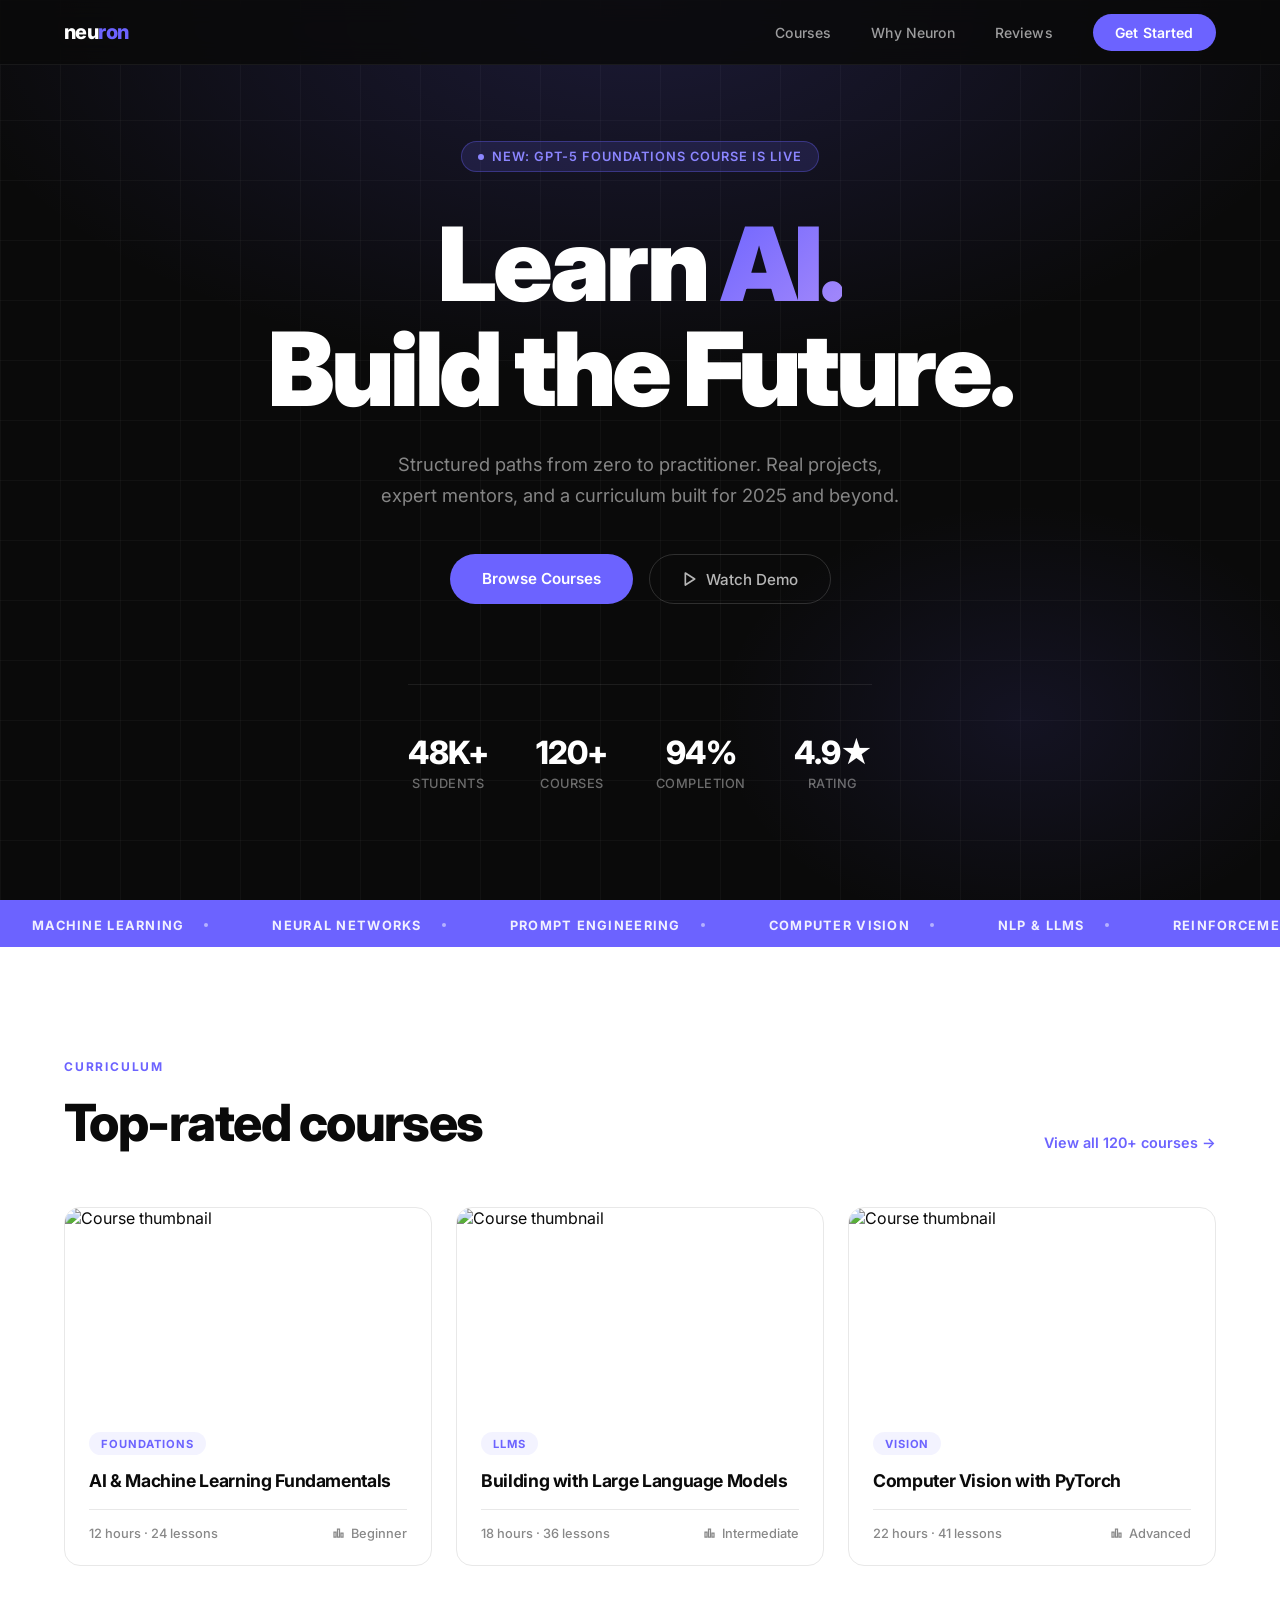
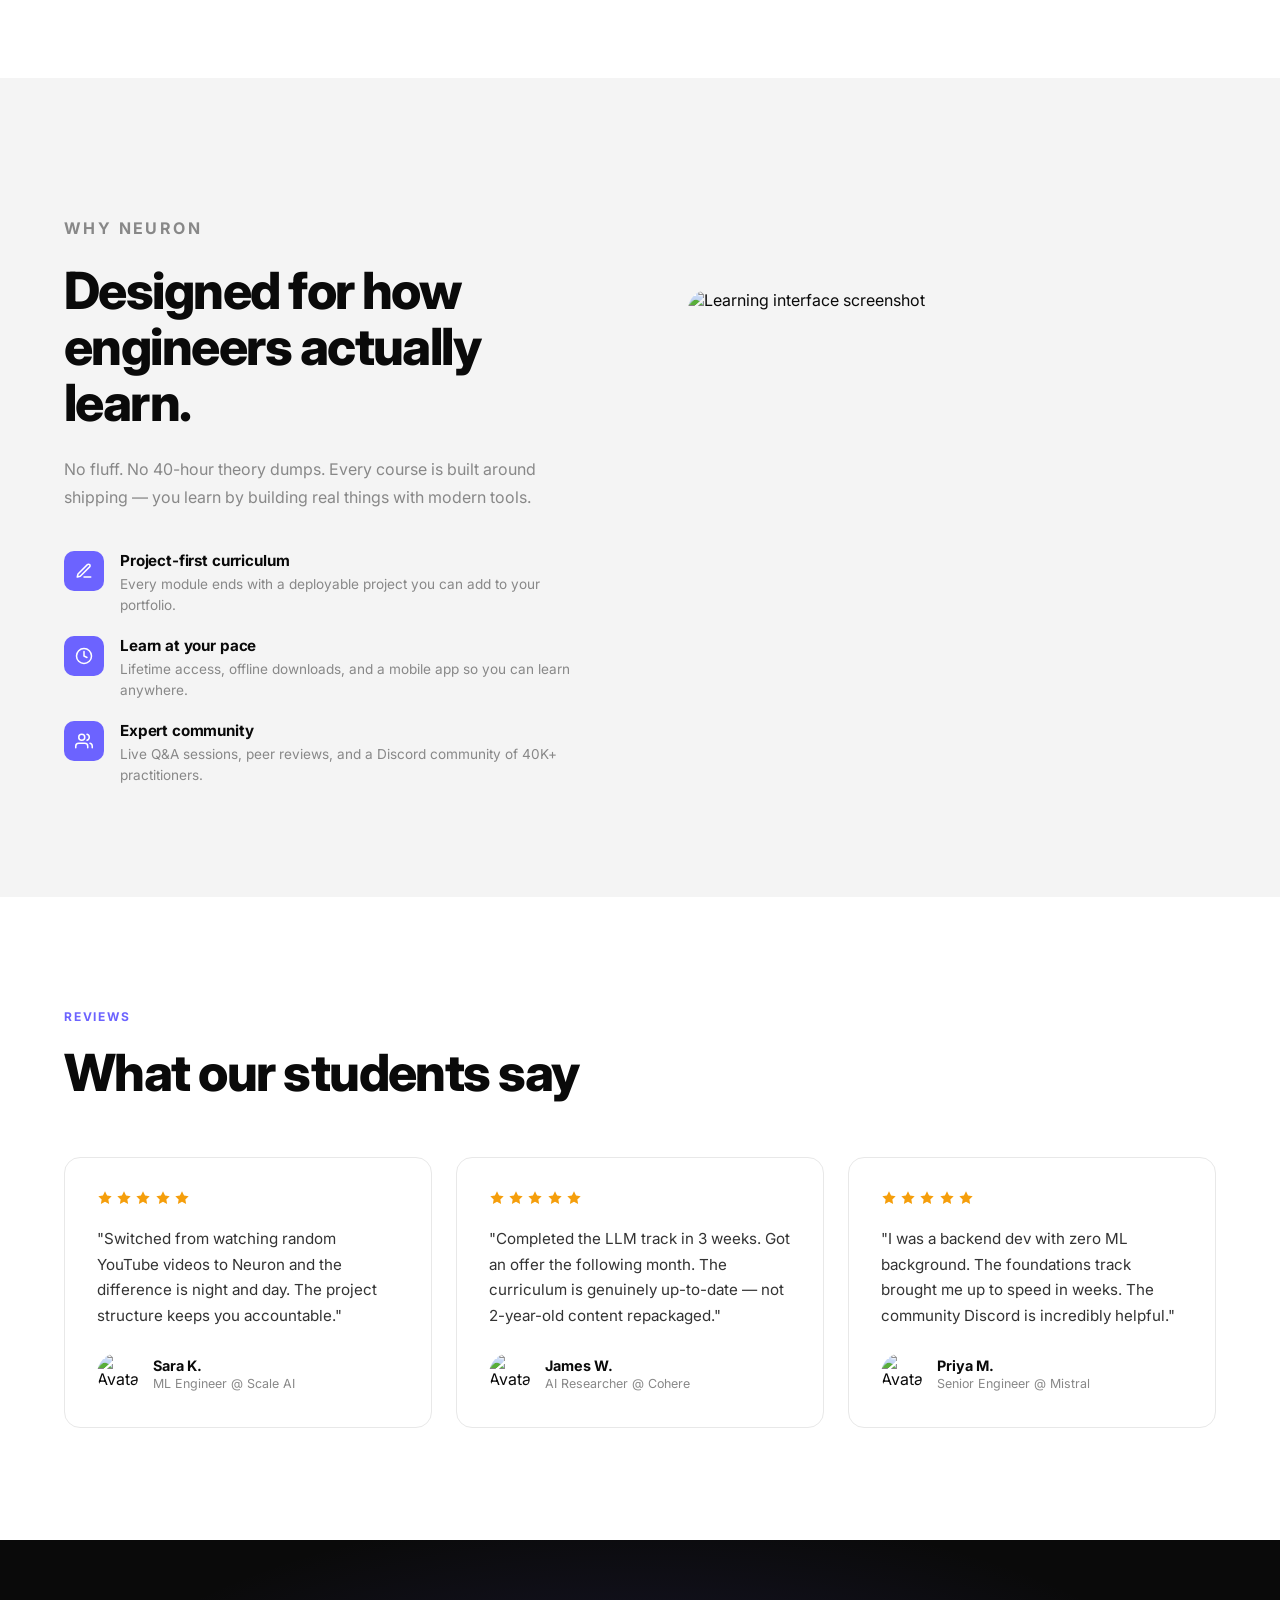
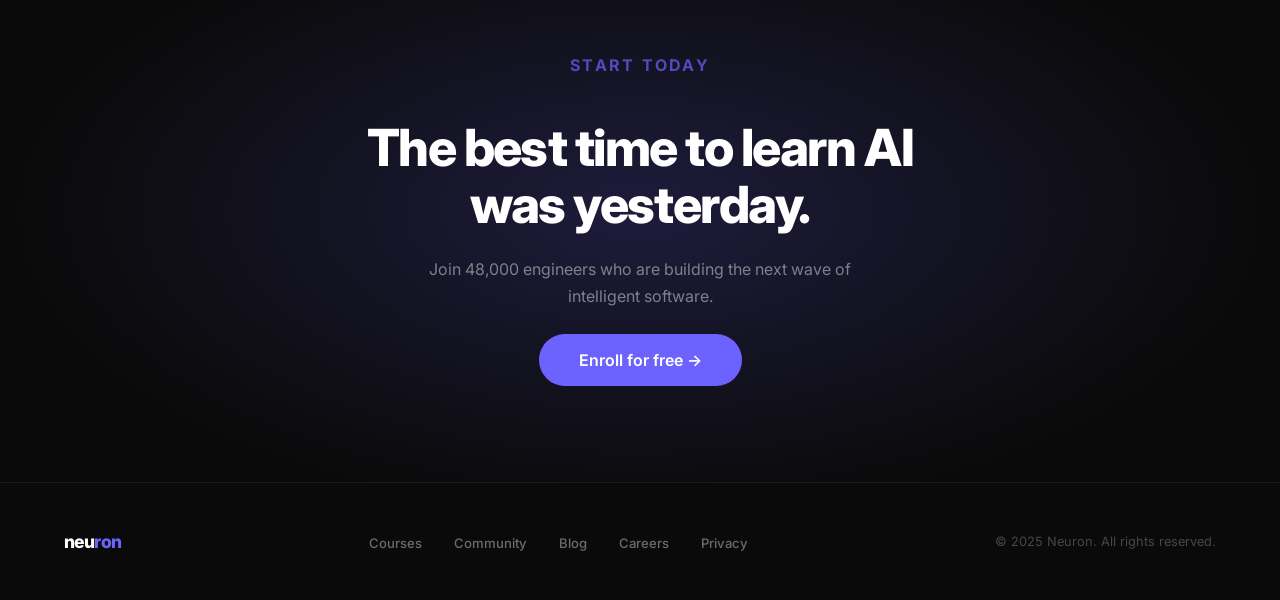
==== index.html @ 55a7bdeb "Initial commit: AI educational website Co-Authored-By: Claude Sonnet 4.6 <noreply@anthropic.com>" ====
<!DOCTYPE html>
<html lang="en">
<head>
  <meta charset="UTF-8" />
  <meta name="viewport" content="width=device-width, initial-scale=1.0" />
  <title>Neuron — AI Education</title>
  <link rel="preconnect" href="https://fonts.googleapis.com" />
  <link href="https://fonts.googleapis.com/css2?family=Inter:wght@300;400;500;600;700;800;900&display=swap" rel="stylesheet" />
  <style>
    *, *::before, *::after { box-sizing: border-box; margin: 0; padding: 0; }

    :root {
      --black: #0a0a0a;
      --white: #ffffff;
      --accent: #6c63ff;
      --accent-light: #8b85ff;
      --gray: #888;
      --gray-light: #f4f4f4;
      --border: #e8e8e8;
    }

    html { scroll-behavior: smooth; }

    body {
      font-family: 'Inter', sans-serif;
      background: var(--white);
      color: var(--black);
      -webkit-font-smoothing: antialiased;
    }

    /* ── NAV ── */
    nav {
      position: fixed;
      top: 0; left: 0; right: 0;
      z-index: 100;
      display: flex;
      align-items: center;
      justify-content: space-between;
      padding: 1.25rem 4rem;
      background: rgba(10,10,10,0.85);
      backdrop-filter: blur(12px);
      border-bottom: 1px solid rgba(255,255,255,0.06);
    }

    .nav-logo {
      font-size: 1.25rem;
      font-weight: 800;
      color: var(--white);
      letter-spacing: -0.03em;
    }

    .nav-logo span { color: var(--accent); }

    .nav-links {
      display: flex;
      gap: 2.5rem;
      list-style: none;
    }

    .nav-links a {
      color: rgba(255,255,255,0.6);
      text-decoration: none;
      font-size: 0.875rem;
      font-weight: 500;
      letter-spacing: 0.01em;
      transition: color 0.2s;
    }

    .nav-links a:hover { color: var(--white); }

    .nav-cta {
      background: var(--accent);
      color: var(--white) !important;
      padding: 0.6rem 1.4rem;
      border-radius: 100px;
      font-weight: 600 !important;
      transition: background 0.2s !important;
    }

    .nav-cta:hover { background: var(--accent-light) !important; color: var(--white) !important; }

    /* ── HERO ── */
    #hero {
      min-height: 100vh;
      background: var(--black);
      display: flex;
      flex-direction: column;
      align-items: center;
      justify-content: center;
      text-align: center;
      padding: 8rem 2rem 6rem;
      position: relative;
      overflow: hidden;
    }

    /* geometric background */
    #hero::before {
      content: '';
      position: absolute;
      inset: 0;
      background:
        radial-gradient(ellipse 80% 60% at 50% 0%, rgba(108,99,255,0.18) 0%, transparent 70%),
        radial-gradient(ellipse 40% 40% at 80% 80%, rgba(108,99,255,0.10) 0%, transparent 60%);
      pointer-events: none;
    }

    /* grid lines */
    #hero::after {
      content: '';
      position: absolute;
      inset: 0;
      background-image:
        linear-gradient(rgba(255,255,255,0.03) 1px, transparent 1px),
        linear-gradient(90deg, rgba(255,255,255,0.03) 1px, transparent 1px);
      background-size: 60px 60px;
      pointer-events: none;
    }

    .hero-badge {
      display: inline-flex;
      align-items: center;
      gap: 0.5rem;
      background: rgba(108,99,255,0.15);
      border: 1px solid rgba(108,99,255,0.35);
      color: var(--accent-light);
      font-size: 0.8rem;
      font-weight: 600;
      letter-spacing: 0.08em;
      text-transform: uppercase;
      padding: 0.45rem 1rem;
      border-radius: 100px;
      margin-bottom: 2.5rem;
      position: relative;
      z-index: 1;
    }

    .hero-badge::before {
      content: '';
      width: 6px; height: 6px;
      background: var(--accent-light);
      border-radius: 50%;
      animation: pulse 2s ease-in-out infinite;
    }

    @keyframes pulse {
      0%, 100% { opacity: 1; transform: scale(1); }
      50% { opacity: 0.4; transform: scale(0.7); }
    }

    .hero-title {
      font-size: clamp(3rem, 8vw, 7rem);
      font-weight: 900;
      color: var(--white);
      line-height: 1.02;
      letter-spacing: -0.04em;
      max-width: 900px;
      position: relative;
      z-index: 1;
    }

    .hero-title em {
      font-style: normal;
      background: linear-gradient(135deg, var(--accent) 0%, #a78bfa 100%);
      -webkit-background-clip: text;
      -webkit-text-fill-color: transparent;
      background-clip: text;
    }

    .hero-sub {
      margin-top: 1.75rem;
      font-size: 1.15rem;
      color: rgba(255,255,255,0.5);
      max-width: 520px;
      line-height: 1.65;
      font-weight: 400;
      position: relative;
      z-index: 1;
    }

    .hero-actions {
      display: flex;
      gap: 1rem;
      margin-top: 2.75rem;
      position: relative;
      z-index: 1;
    }

    .btn-primary {
      background: var(--accent);
      color: var(--white);
      padding: 0.9rem 2rem;
      border-radius: 100px;
      font-size: 0.95rem;
      font-weight: 600;
      text-decoration: none;
      transition: transform 0.2s, background 0.2s;
      border: none;
      cursor: pointer;
    }

    .btn-primary:hover { background: var(--accent-light); transform: translateY(-2px); }

    .btn-ghost {
      background: transparent;
      color: rgba(255,255,255,0.7);
      padding: 0.9rem 2rem;
      border-radius: 100px;
      font-size: 0.95rem;
      font-weight: 500;
      text-decoration: none;
      border: 1px solid rgba(255,255,255,0.15);
      transition: border-color 0.2s, color 0.2s;
      display: flex;
      align-items: center;
      gap: 0.5rem;
    }

    .btn-ghost:hover { border-color: rgba(255,255,255,0.4); color: var(--white); }

    .hero-stats {
      display: flex;
      gap: 3rem;
      margin-top: 5rem;
      padding-top: 3rem;
      border-top: 1px solid rgba(255,255,255,0.08);
      position: relative;
      z-index: 1;
    }

    .stat-item { text-align: center; }

    .stat-num {
      font-size: 2rem;
      font-weight: 800;
      color: var(--white);
      letter-spacing: -0.03em;
    }

    .stat-label {
      font-size: 0.8rem;
      color: rgba(255,255,255,0.4);
      margin-top: 0.25rem;
      font-weight: 500;
      letter-spacing: 0.04em;
      text-transform: uppercase;
    }

    /* ── TICKER ── */
    .ticker-wrap {
      background: var(--accent);
      padding: 0.85rem 0;
      overflow: hidden;
      white-space: nowrap;
    }

    .ticker-track {
      display: inline-flex;
      gap: 0;
      animation: ticker 30s linear infinite;
    }

    @keyframes ticker {
      from { transform: translateX(0); }
      to { transform: translateX(-50%); }
    }

    .ticker-item {
      display: inline-flex;
      align-items: center;
      gap: 1.25rem;
      padding: 0 2rem;
      font-size: 0.8rem;
      font-weight: 700;
      letter-spacing: 0.1em;
      text-transform: uppercase;
      color: rgba(255,255,255,0.9);
    }

    .ticker-dot {
      width: 4px; height: 4px;
      background: rgba(255,255,255,0.5);
      border-radius: 50%;
      flex-shrink: 0;
    }

    /* ── SECTION DEFAULTS ── */
    section { padding: 7rem 4rem; }

    .section-label {
      font-size: 0.75rem;
      font-weight: 700;
      letter-spacing: 0.15em;
      text-transform: uppercase;
      color: var(--accent);
      margin-bottom: 1.25rem;
    }

    .section-title {
      font-size: clamp(2rem, 4vw, 3.5rem);
      font-weight: 800;
      letter-spacing: -0.03em;
      line-height: 1.1;
      color: var(--black);
    }

    /* ── COURSES ── */
    #courses { background: var(--white); }

    .courses-header {
      display: flex;
      justify-content: space-between;
      align-items: flex-end;
      margin-bottom: 3.5rem;
    }

    .courses-header .link {
      font-size: 0.9rem;
      font-weight: 600;
      color: var(--accent);
      text-decoration: none;
      display: flex;
      align-items: center;
      gap: 0.4rem;
      transition: gap 0.2s;
    }

    .courses-header .link:hover { gap: 0.7rem; }

    .courses-grid {
      display: grid;
      grid-template-columns: repeat(3, 1fr);
      gap: 1.5rem;
    }

    .course-card {
      border: 1px solid var(--border);
      border-radius: 16px;
      overflow: hidden;
      transition: transform 0.25s, box-shadow 0.25s;
      background: var(--white);
    }

    .course-card:hover {
      transform: translateY(-5px);
      box-shadow: 0 20px 60px rgba(0,0,0,0.1);
    }

    .course-img {
      width: 100%;
      height: 200px;
      object-fit: cover;
      display: block;
    }

    .course-body { padding: 1.5rem; }

    .course-tag {
      display: inline-block;
      font-size: 0.7rem;
      font-weight: 700;
      letter-spacing: 0.08em;
      text-transform: uppercase;
      color: var(--accent);
      background: rgba(108,99,255,0.08);
      padding: 0.3rem 0.75rem;
      border-radius: 100px;
      margin-bottom: 0.85rem;
    }

    .course-title {
      font-size: 1.1rem;
      font-weight: 700;
      line-height: 1.35;
      letter-spacing: -0.02em;
      color: var(--black);
      margin-bottom: 1rem;
    }

    .course-meta {
      display: flex;
      align-items: center;
      justify-content: space-between;
      font-size: 0.8rem;
      color: var(--gray);
      font-weight: 500;
      padding-top: 1rem;
      border-top: 1px solid var(--border);
    }

    .course-level {
      display: flex;
      align-items: center;
      gap: 0.35rem;
    }

    /* ── FEATURE SPLIT ── */
    #features { background: var(--gray-light); }

    .features-inner {
      display: grid;
      grid-template-columns: 1fr 1fr;
      gap: 6rem;
      align-items: center;
    }

    .features-left .section-title {
      font-size: clamp(2.5rem, 4vw, 4rem);
    }

    .features-left p {
      margin-top: 1.5rem;
      font-size: 1rem;
      color: var(--gray);
      line-height: 1.75;
    }

    .features-img {
      width: 100%;
      aspect-ratio: 4/3;
      object-fit: cover;
      border-radius: 20px;
      display: block;
    }

    .features-list {
      list-style: none;
      margin-top: 2.5rem;
      display: flex;
      flex-direction: column;
      gap: 1.25rem;
    }

    .features-list li {
      display: flex;
      align-items: flex-start;
      gap: 1rem;
    }

    .feat-icon {
      width: 40px; height: 40px;
      background: var(--accent);
      border-radius: 10px;
      display: flex;
      align-items: center;
      justify-content: center;
      flex-shrink: 0;
    }

    .feat-icon svg { width: 18px; height: 18px; stroke: white; fill: none; stroke-width: 2; stroke-linecap: round; stroke-linejoin: round; }

    .feat-text strong {
      display: block;
      font-size: 0.95rem;
      font-weight: 700;
      letter-spacing: -0.01em;
      margin-bottom: 0.2rem;
    }

    .feat-text span {
      font-size: 0.85rem;
      color: var(--gray);
      line-height: 1.5;
    }

    /* ── TESTIMONIALS ── */
    #testimonials { background: var(--white); }

    .testimonials-grid {
      display: grid;
      grid-template-columns: repeat(3, 1fr);
      gap: 1.5rem;
      margin-top: 3.5rem;
    }

    .t-card {
      border: 1px solid var(--border);
      border-radius: 16px;
      padding: 2rem;
      transition: transform 0.25s, box-shadow 0.25s;
    }

    .t-card:hover {
      transform: translateY(-4px);
      box-shadow: 0 16px 48px rgba(0,0,0,0.08);
    }

    .t-stars {
      display: flex;
      gap: 0.2rem;
      margin-bottom: 1.25rem;
    }

    .t-stars svg { width: 16px; height: 16px; fill: #f59e0b; }

    .t-quote {
      font-size: 0.95rem;
      line-height: 1.7;
      color: #333;
      font-weight: 400;
      margin-bottom: 1.5rem;
    }

    .t-author {
      display: flex;
      align-items: center;
      gap: 0.85rem;
    }

    .t-avatar {
      width: 42px; height: 42px;
      border-radius: 50%;
      object-fit: cover;
      flex-shrink: 0;
    }

    .t-name {
      font-size: 0.9rem;
      font-weight: 700;
      color: var(--black);
    }

    .t-role {
      font-size: 0.78rem;
      color: var(--gray);
      margin-top: 0.1rem;
    }

    /* ── CTA BANNER ── */
    #cta {
      background: var(--black);
      padding: 7rem 4rem;
      text-align: center;
      position: relative;
      overflow: hidden;
    }

    #cta::before {
      content: '';
      position: absolute;
      inset: 0;
      background: radial-gradient(ellipse 70% 80% at 50% 50%, rgba(108,99,255,0.2) 0%, transparent 70%);
      pointer-events: none;
    }

    #cta .section-title {
      color: var(--white);
      max-width: 700px;
      margin: 0 auto 1.5rem;
      position: relative;
      z-index: 1;
    }

    #cta p {
      font-size: 1rem;
      color: rgba(255,255,255,0.45);
      max-width: 440px;
      margin: 0 auto 2.5rem;
      line-height: 1.7;
      position: relative;
      z-index: 1;
    }

    #cta .btn-primary { position: relative; z-index: 1; font-size: 1rem; padding: 1rem 2.5rem; }

    /* ── FOOTER ── */
    footer {
      background: var(--black);
      border-top: 1px solid rgba(255,255,255,0.07);
      padding: 3rem 4rem;
      display: flex;
      align-items: center;
      justify-content: space-between;
    }

    .footer-logo {
      font-size: 1.1rem;
      font-weight: 800;
      color: var(--white);
      letter-spacing: -0.03em;
    }

    .footer-logo span { color: var(--accent); }

    .footer-links {
      display: flex;
      gap: 2rem;
      list-style: none;
    }

    .footer-links a {
      font-size: 0.82rem;
      color: rgba(255,255,255,0.4);
      text-decoration: none;
      font-weight: 500;
      transition: color 0.2s;
    }

    .footer-links a:hover { color: rgba(255,255,255,0.8); }

    .footer-copy {
      font-size: 0.8rem;
      color: rgba(255,255,255,0.25);
    }

    /* ── RESPONSIVE ── */
    @media (max-width: 768px) {
      nav { padding: 1.1rem 1.5rem; }
      .nav-links { display: none; }
      section { padding: 5rem 1.5rem; }
      .hero-stats { gap: 2rem; }
      .courses-grid,
      .testimonials-grid { grid-template-columns: 1fr; }
      .features-inner { grid-template-columns: 1fr; gap: 3rem; }
      .courses-header { flex-direction: column; align-items: flex-start; gap: 1rem; }
      footer { flex-direction: column; gap: 1.5rem; text-align: center; }
      #cta { padding: 5rem 1.5rem; }
    }
  </style>
</head>
<body>

  <!-- NAV -->
  <nav>
    <div class="nav-logo">neu<span>ron</span></div>
    <ul class="nav-links">
      <li><a href="#courses">Courses</a></li>
      <li><a href="#features">Why Neuron</a></li>
      <li><a href="#testimonials">Reviews</a></li>
      <li><a href="#cta" class="nav-cta">Get Started</a></li>
    </ul>
  </nav>

  <!-- HERO -->
  <section id="hero">
    <div class="hero-badge">New: GPT-5 Foundations course is live</div>
    <h1 class="hero-title">Learn <em>AI.</em><br>Build the Future.</h1>
    <p class="hero-sub">Structured paths from zero to practitioner. Real projects, expert mentors, and a curriculum built for 2025 and beyond.</p>
    <div class="hero-actions">
      <a href="#courses" class="btn-primary">Browse Courses</a>
      <a href="#features" class="btn-ghost">
        <svg width="16" height="16" viewBox="0 0 24 24" fill="none" stroke="currentColor" stroke-width="2.5" stroke-linecap="round" stroke-linejoin="round"><polygon points="5 3 19 12 5 21 5 3"/></svg>
        Watch Demo
      </a>
    </div>
    <div class="hero-stats">
      <div class="stat-item"><div class="stat-num">48K+</div><div class="stat-label">Students</div></div>
      <div class="stat-item"><div class="stat-num">120+</div><div class="stat-label">Courses</div></div>
      <div class="stat-item"><div class="stat-num">94%</div><div class="stat-label">Completion</div></div>
      <div class="stat-item"><div class="stat-num">4.9★</div><div class="stat-label">Rating</div></div>
    </div>
  </section>

  <!-- TICKER -->
  <div class="ticker-wrap" aria-hidden="true">
    <div class="ticker-track">
      <!-- duplicated for seamless loop -->
      <span class="ticker-item">Machine Learning<span class="ticker-dot"></span></span>
      <span class="ticker-item">Neural Networks<span class="ticker-dot"></span></span>
      <span class="ticker-item">Prompt Engineering<span class="ticker-dot"></span></span>
      <span class="ticker-item">Computer Vision<span class="ticker-dot"></span></span>
      <span class="ticker-item">NLP & LLMs<span class="ticker-dot"></span></span>
      <span class="ticker-item">Reinforcement Learning<span class="ticker-dot"></span></span>
      <span class="ticker-item">AI Ethics<span class="ticker-dot"></span></span>
      <span class="ticker-item">Data Science<span class="ticker-dot"></span></span>
      <span class="ticker-item">Machine Learning<span class="ticker-dot"></span></span>
      <span class="ticker-item">Neural Networks<span class="ticker-dot"></span></span>
      <span class="ticker-item">Prompt Engineering<span class="ticker-dot"></span></span>
      <span class="ticker-item">Computer Vision<span class="ticker-dot"></span></span>
      <span class="ticker-item">NLP & LLMs<span class="ticker-dot"></span></span>
      <span class="ticker-item">Reinforcement Learning<span class="ticker-dot"></span></span>
      <span class="ticker-item">AI Ethics<span class="ticker-dot"></span></span>
      <span class="ticker-item">Data Science<span class="ticker-dot"></span></span>
    </div>
  </div>

  <!-- COURSES -->
  <section id="courses">
    <div class="courses-header">
      <div>
        <p class="section-label">Curriculum</p>
        <h2 class="section-title">Top-rated courses</h2>
      </div>
      <a href="#" class="link">View all 120+ courses →</a>
    </div>
    <div class="courses-grid">

      <div class="course-card">
        <img class="course-img" src="https://picsum.photos/seed/ai1/600/400" alt="Course thumbnail" />
        <div class="course-body">
          <span class="course-tag">Foundations</span>
          <h3 class="course-title">AI & Machine Learning Fundamentals</h3>
          <div class="course-meta">
            <span>12 hours · 24 lessons</span>
            <span class="course-level">
              <svg width="12" height="12" viewBox="0 0 24 24" fill="none" stroke="currentColor" stroke-width="2.5" stroke-linecap="round"><path d="M2 20h4V10H2zM9 20h4V4H9zM16 20h4v-8h-4z"/></svg>
              Beginner
            </span>
          </div>
        </div>
      </div>

      <div class="course-card">
        <img class="course-img" src="https://picsum.photos/seed/ai2/600/400" alt="Course thumbnail" />
        <div class="course-body">
          <span class="course-tag">LLMs</span>
          <h3 class="course-title">Building with Large Language Models</h3>
          <div class="course-meta">
            <span>18 hours · 36 lessons</span>
            <span class="course-level">
              <svg width="12" height="12" viewBox="0 0 24 24" fill="none" stroke="currentColor" stroke-width="2.5" stroke-linecap="round"><path d="M2 20h4V10H2zM9 20h4V4H9zM16 20h4v-8h-4z"/></svg>
              Intermediate
            </span>
          </div>
        </div>
      </div>

      <div class="course-card">
        <img class="course-img" src="https://picsum.photos/seed/ai3/600/400" alt="Course thumbnail" />
        <div class="course-body">
          <span class="course-tag">Vision</span>
          <h3 class="course-title">Computer Vision with PyTorch</h3>
          <div class="course-meta">
            <span>22 hours · 41 lessons</span>
            <span class="course-level">
              <svg width="12" height="12" viewBox="0 0 24 24" fill="none" stroke="currentColor" stroke-width="2.5" stroke-linecap="round"><path d="M2 20h4V10H2zM9 20h4V4H9zM16 20h4v-8h-4z"/></svg>
              Advanced
            </span>
          </div>
        </div>
      </div>

    </div>
  </section>

  <!-- FEATURES -->
  <section id="features">
    <div class="features-inner">
      <div class="features-left">
        <p class="section-label">Why Neuron</p>
        <h2 class="section-title">Designed for how engineers actually learn.</h2>
        <p>No fluff. No 40-hour theory dumps. Every course is built around shipping — you learn by building real things with modern tools.</p>
        <ul class="features-list">
          <li>
            <div class="feat-icon">
              <svg viewBox="0 0 24 24"><path d="M12 20h9"/><path d="M16.5 3.5a2.121 2.121 0 0 1 3 3L7 19l-4 1 1-4L16.5 3.5z"/></svg>
            </div>
            <div class="feat-text">
              <strong>Project-first curriculum</strong>
              <span>Every module ends with a deployable project you can add to your portfolio.</span>
            </div>
          </li>
          <li>
            <div class="feat-icon">
              <svg viewBox="0 0 24 24"><circle cx="12" cy="12" r="10"/><polyline points="12 6 12 12 16 14"/></svg>
            </div>
            <div class="feat-text">
              <strong>Learn at your pace</strong>
              <span>Lifetime access, offline downloads, and a mobile app so you can learn anywhere.</span>
            </div>
          </li>
          <li>
            <div class="feat-icon">
              <svg viewBox="0 0 24 24"><path d="M17 21v-2a4 4 0 0 0-4-4H5a4 4 0 0 0-4 4v2"/><circle cx="9" cy="7" r="4"/><path d="M23 21v-2a4 4 0 0 0-3-3.87"/><path d="M16 3.13a4 4 0 0 1 0 7.75"/></svg>
            </div>
            <div class="feat-text">
              <strong>Expert community</strong>
              <span>Live Q&A sessions, peer reviews, and a Discord community of 40K+ practitioners.</span>
            </div>
          </li>
        </ul>
      </div>
      <div>
        <img class="features-img" src="https://picsum.photos/seed/feature/800/600" alt="Learning interface screenshot" />
      </div>
    </div>
  </section>

  <!-- TESTIMONIALS -->
  <section id="testimonials">
    <p class="section-label">Reviews</p>
    <h2 class="section-title">What our students say</h2>
    <div class="testimonials-grid">

      <div class="t-card">
        <div class="t-stars">
          <svg viewBox="0 0 24 24"><polygon points="12 2 15.09 8.26 22 9.27 17 14.14 18.18 21.02 12 17.77 5.82 21.02 7 14.14 2 9.27 8.91 8.26 12 2"/></svg>
          <svg viewBox="0 0 24 24"><polygon points="12 2 15.09 8.26 22 9.27 17 14.14 18.18 21.02 12 17.77 5.82 21.02 7 14.14 2 9.27 8.91 8.26 12 2"/></svg>
          <svg viewBox="0 0 24 24"><polygon points="12 2 15.09 8.26 22 9.27 17 14.14 18.18 21.02 12 17.77 5.82 21.02 7 14.14 2 9.27 8.91 8.26 12 2"/></svg>
          <svg viewBox="0 0 24 24"><polygon points="12 2 15.09 8.26 22 9.27 17 14.14 18.18 21.02 12 17.77 5.82 21.02 7 14.14 2 9.27 8.91 8.26 12 2"/></svg>
          <svg viewBox="0 0 24 24"><polygon points="12 2 15.09 8.26 22 9.27 17 14.14 18.18 21.02 12 17.77 5.82 21.02 7 14.14 2 9.27 8.91 8.26 12 2"/></svg>
        </div>
        <p class="t-quote">"Switched from watching random YouTube videos to Neuron and the difference is night and day. The project structure keeps you accountable."</p>
        <div class="t-author">
          <img class="t-avatar" src="https://picsum.photos/seed/person1/80/80" alt="Avatar" />
          <div>
            <div class="t-name">Sara K.</div>
            <div class="t-role">ML Engineer @ Scale AI</div>
          </div>
        </div>
      </div>

      <div class="t-card">
        <div class="t-stars">
          <svg viewBox="0 0 24 24"><polygon points="12 2 15.09 8.26 22 9.27 17 14.14 18.18 21.02 12 17.77 5.82 21.02 7 14.14 2 9.27 8.91 8.26 12 2"/></svg>
          <svg viewBox="0 0 24 24"><polygon points="12 2 15.09 8.26 22 9.27 17 14.14 18.18 21.02 12 17.77 5.82 21.02 7 14.14 2 9.27 8.91 8.26 12 2"/></svg>
          <svg viewBox="0 0 24 24"><polygon points="12 2 15.09 8.26 22 9.27 17 14.14 18.18 21.02 12 17.77 5.82 21.02 7 14.14 2 9.27 8.91 8.26 12 2"/></svg>
          <svg viewBox="0 0 24 24"><polygon points="12 2 15.09 8.26 22 9.27 17 14.14 18.18 21.02 12 17.77 5.82 21.02 7 14.14 2 9.27 8.91 8.26 12 2"/></svg>
          <svg viewBox="0 0 24 24"><polygon points="12 2 15.09 8.26 22 9.27 17 14.14 18.18 21.02 12 17.77 5.82 21.02 7 14.14 2 9.27 8.91 8.26 12 2"/></svg>
        </div>
        <p class="t-quote">"Completed the LLM track in 3 weeks. Got an offer the following month. The curriculum is genuinely up-to-date — not 2-year-old content repackaged."</p>
        <div class="t-author">
          <img class="t-avatar" src="https://picsum.photos/seed/person2/80/80" alt="Avatar" />
          <div>
            <div class="t-name">James W.</div>
            <div class="t-role">AI Researcher @ Cohere</div>
          </div>
        </div>
      </div>

      <div class="t-card">
        <div class="t-stars">
          <svg viewBox="0 0 24 24"><polygon points="12 2 15.09 8.26 22 9.27 17 14.14 18.18 21.02 12 17.77 5.82 21.02 7 14.14 2 9.27 8.91 8.26 12 2"/></svg>
          <svg viewBox="0 0 24 24"><polygon points="12 2 15.09 8.26 22 9.27 17 14.14 18.18 21.02 12 17.77 5.82 21.02 7 14.14 2 9.27 8.91 8.26 12 2"/></svg>
          <svg viewBox="0 0 24 24"><polygon points="12 2 15.09 8.26 22 9.27 17 14.14 18.18 21.02 12 17.77 5.82 21.02 7 14.14 2 9.27 8.91 8.26 12 2"/></svg>
          <svg viewBox="0 0 24 24"><polygon points="12 2 15.09 8.26 22 9.27 17 14.14 18.18 21.02 12 17.77 5.82 21.02 7 14.14 2 9.27 8.91 8.26 12 2"/></svg>
          <svg viewBox="0 0 24 24"><polygon points="12 2 15.09 8.26 22 9.27 17 14.14 18.18 21.02 12 17.77 5.82 21.02 7 14.14 2 9.27 8.91 8.26 12 2"/></svg>
        </div>
        <p class="t-quote">"I was a backend dev with zero ML background. The foundations track brought me up to speed in weeks. The community Discord is incredibly helpful."</p>
        <div class="t-author">
          <img class="t-avatar" src="https://picsum.photos/seed/person3/80/80" alt="Avatar" />
          <div>
            <div class="t-name">Priya M.</div>
            <div class="t-role">Senior Engineer @ Mistral</div>
          </div>
        </div>
      </div>

    </div>
  </section>

  <!-- CTA -->
  <section id="cta">
    <p class="section-label" style="color:rgba(108,99,255,0.7); position:relative; z-index:1;">Start today</p>
    <h2 class="section-title">The best time to learn AI<br>was yesterday.</h2>
    <p>Join 48,000 engineers who are building the next wave of intelligent software.</p>
    <a href="#courses" class="btn-primary">Enroll for free →</a>
  </section>

  <!-- FOOTER -->
  <footer>
    <div class="footer-logo">neu<span>ron</span></div>
    <ul class="footer-links">
      <li><a href="#">Courses</a></li>
      <li><a href="#">Community</a></li>
      <li><a href="#">Blog</a></li>
      <li><a href="#">Careers</a></li>
      <li><a href="#">Privacy</a></li>
    </ul>
    <span class="footer-copy">© 2025 Neuron. All rights reserved.</span>
  </footer>

</body>
</html>
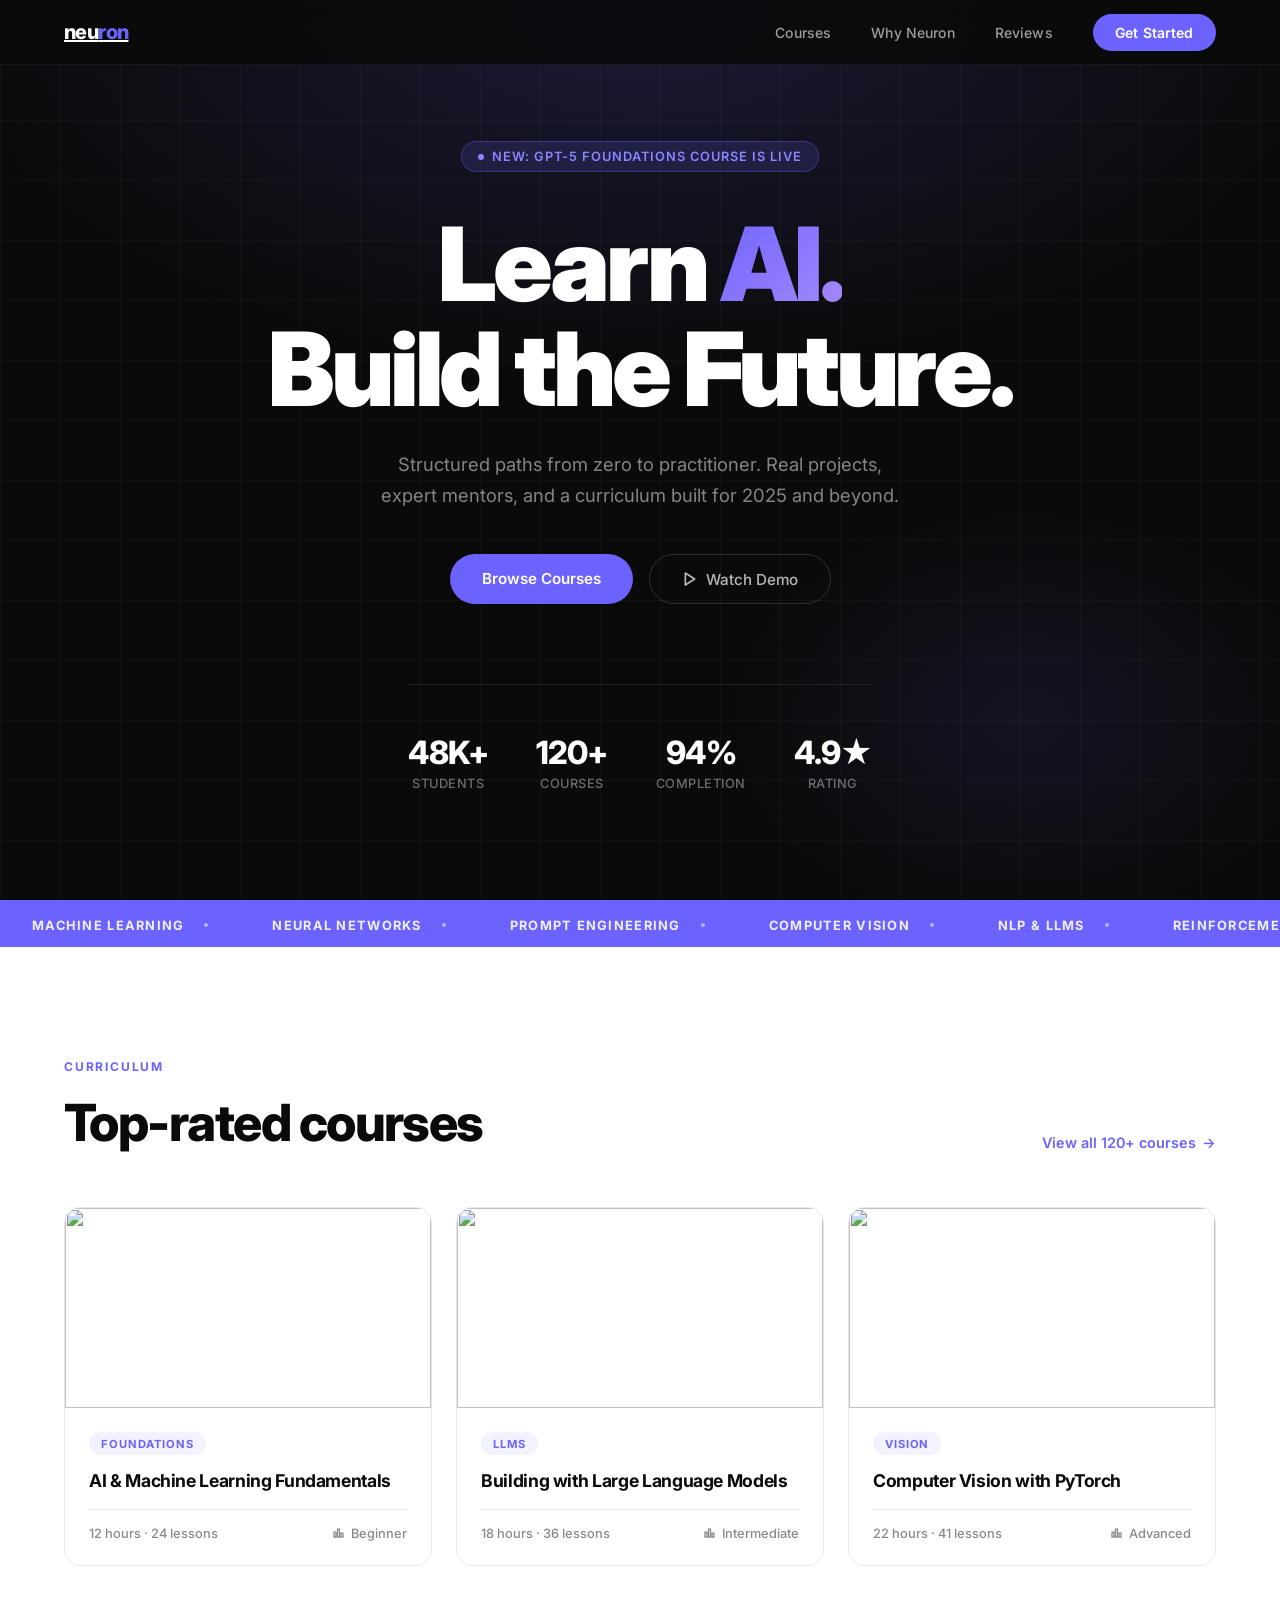
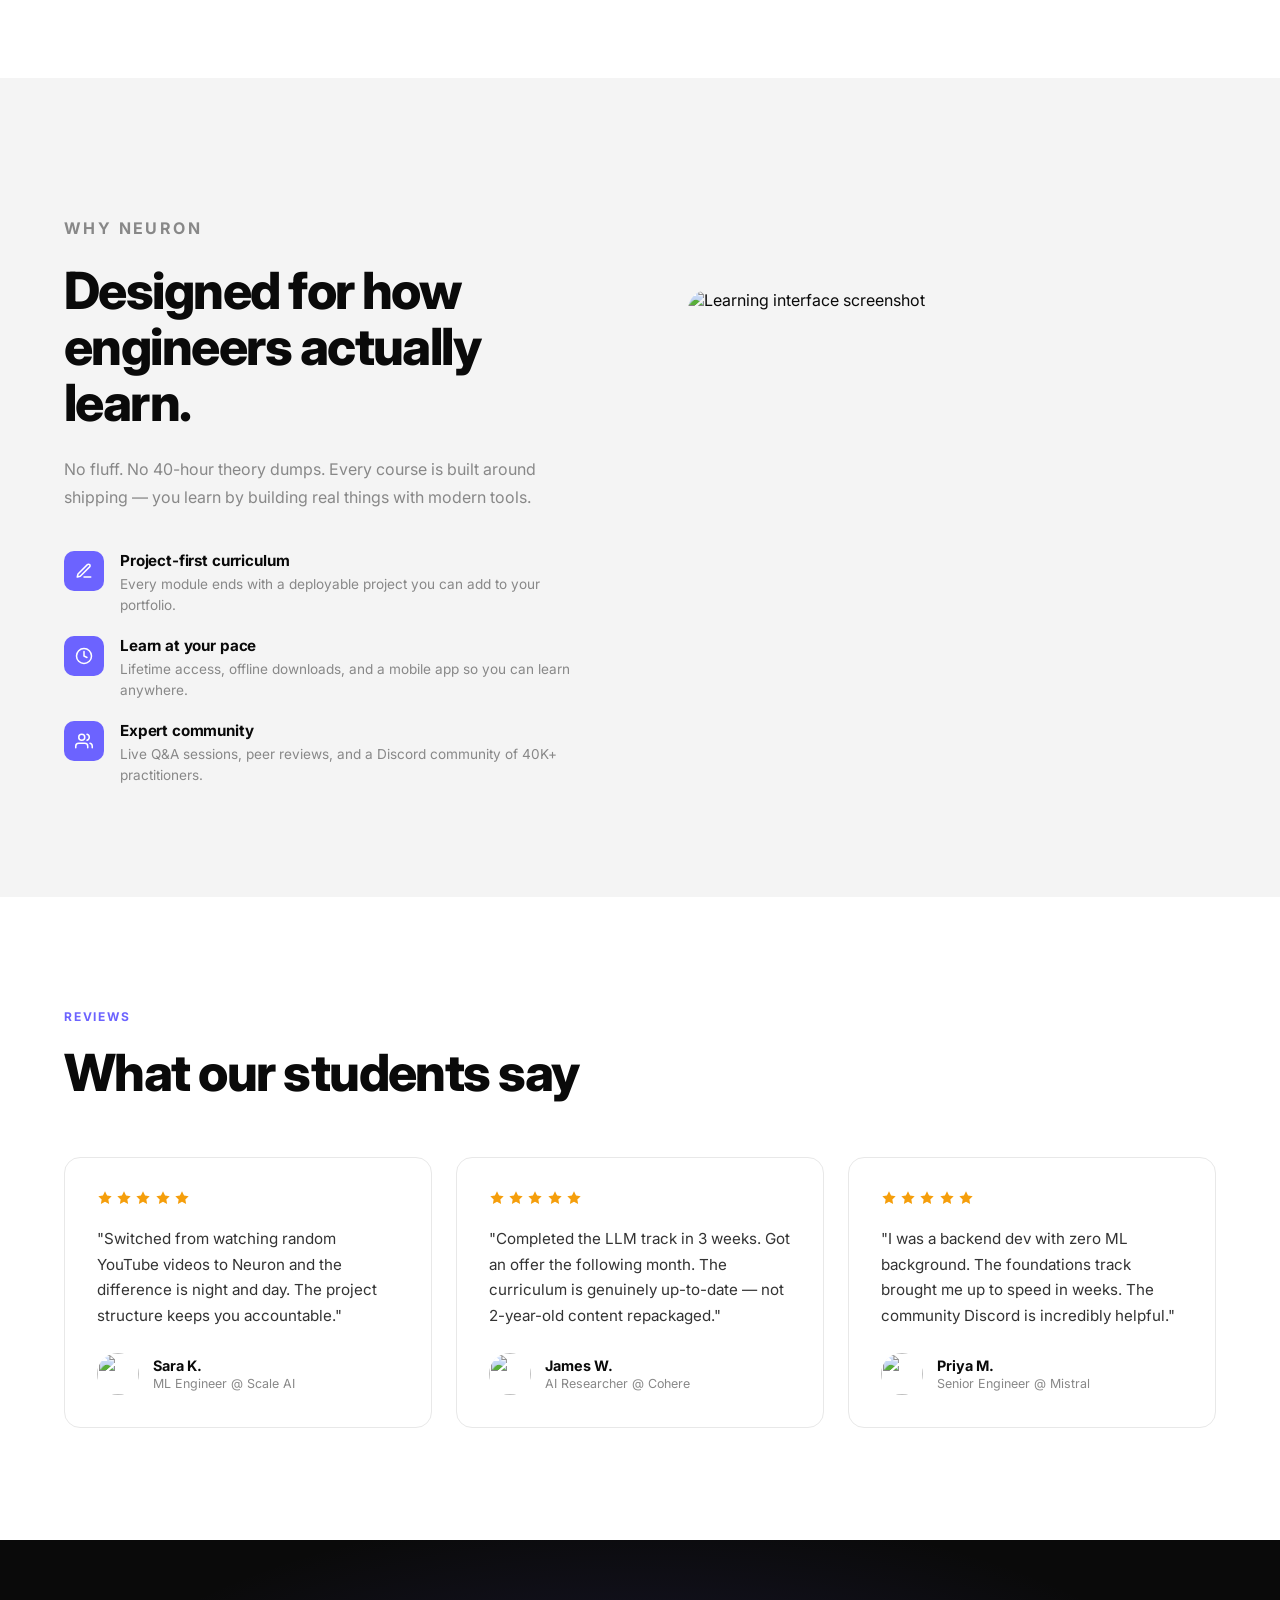
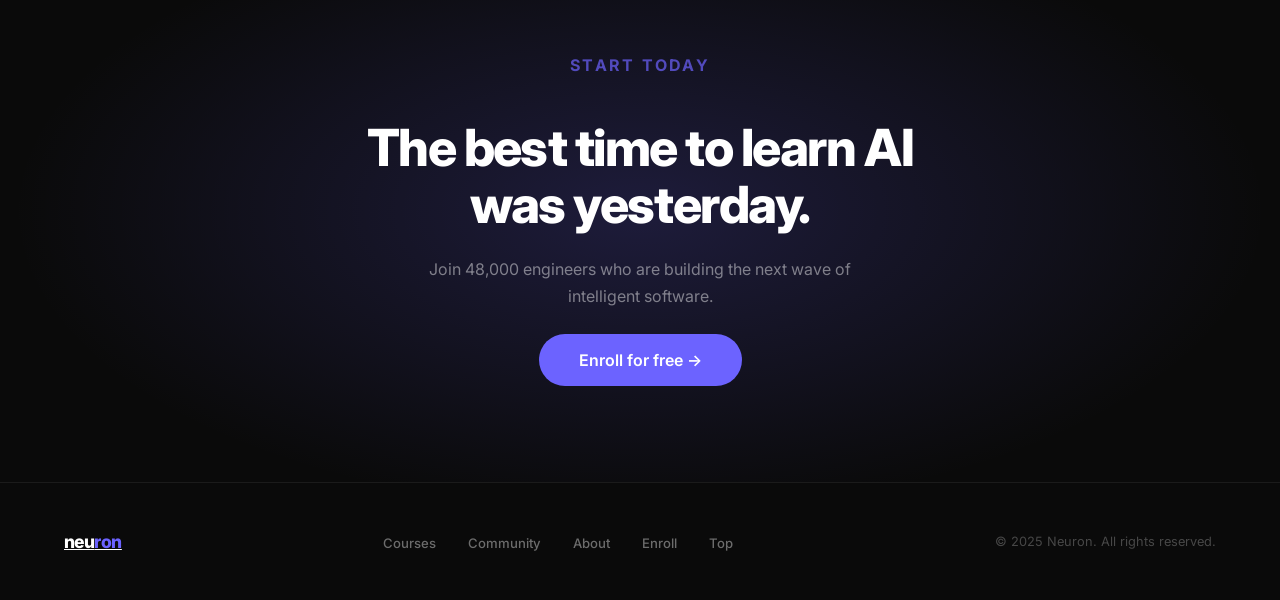
==== commit d0eba2dc: "Add calendar app with month view, CRUD events, and localStorage persistence - calendar.html/css/js: " ====
--- a/index.html
+++ b/index.html
@@ -4,7 +4,8 @@
   <meta charset="UTF-8" />
   <meta name="viewport" content="width=device-width, initial-scale=1.0" />
   <title>Neuron — AI Education</title>
-  <link rel="preconnect" href="https://fonts.googleapis.com" />
+  <meta name="description" content="Neuron is an AI education platform with structured learning paths from zero to practitioner. Real projects, expert mentors, and a curriculum built for 2025." />
+  <link rel="preconnect" href="https://fonts.googleapis.com" crossorigin />
   <link href="https://fonts.googleapis.com/css2?family=Inter:wght@300;400;500;600;700;800;900&display=swap" rel="stylesheet" />
   <style>
     *, *::before, *::after { box-sizing: border-box; margin: 0; padding: 0; }
@@ -68,16 +69,16 @@
 
     .nav-links a:hover { color: var(--white); }
 
-    .nav-cta {
+    .nav-links a.nav-cta {
       background: var(--accent);
-      color: var(--white) !important;
+      color: var(--white);
       padding: 0.6rem 1.4rem;
       border-radius: 100px;
-      font-weight: 600 !important;
-      transition: background 0.2s !important;
-    }
-
-    .nav-cta:hover { background: var(--accent-light) !important; color: var(--white) !important; }
+      font-weight: 600;
+      transition: background 0.2s;
+    }
+
+    .nav-links a.nav-cta:hover { background: var(--accent-light); color: var(--white); }
 
     /* ── HERO ── */
     #hero {
@@ -264,6 +265,10 @@
       to { transform: translateX(-50%); }
     }
 
+    @media (prefers-reduced-motion: reduce) {
+      .ticker-track { animation: none; }
+    }
+
     .ticker-item {
       display: inline-flex;
       align-items: center;
@@ -540,6 +545,12 @@
       inset: 0;
       background: radial-gradient(ellipse 70% 80% at 50% 50%, rgba(108,99,255,0.2) 0%, transparent 70%);
       pointer-events: none;
+    }
+
+    #cta .section-label {
+      color: rgba(108,99,255,0.7);
+      position: relative;
+      z-index: 1;
     }
 
     #cta .section-title {
@@ -621,7 +632,7 @@
 
   <!-- NAV -->
   <nav>
-    <div class="nav-logo">neu<span>ron</span></div>
+    <a href="#hero" class="nav-logo">neu<span>ron</span></a>
     <ul class="nav-links">
       <li><a href="#courses">Courses</a></li>
       <li><a href="#features">Why Neuron</a></li>
@@ -630,14 +641,15 @@
     </ul>
   </nav>
 
+  <main>
   <!-- HERO -->
-  <section id="hero">
+  <section id="hero" aria-labelledby="hero-heading">
     <div class="hero-badge">New: GPT-5 Foundations course is live</div>
-    <h1 class="hero-title">Learn <em>AI.</em><br>Build the Future.</h1>
+    <h1 id="hero-heading" class="hero-title">Learn <em>AI.</em><br>Build the Future.</h1>
     <p class="hero-sub">Structured paths from zero to practitioner. Real projects, expert mentors, and a curriculum built for 2025 and beyond.</p>
     <div class="hero-actions">
       <a href="#courses" class="btn-primary">Browse Courses</a>
-      <a href="#features" class="btn-ghost">
+      <a href="https://www.youtube.com/watch?v=aircAruvnKk" target="_blank" rel="noopener noreferrer" class="btn-ghost">
         <svg width="16" height="16" viewBox="0 0 24 24" fill="none" stroke="currentColor" stroke-width="2.5" stroke-linecap="round" stroke-linejoin="round"><polygon points="5 3 19 12 5 21 5 3"/></svg>
         Watch Demo
       </a>
@@ -646,7 +658,7 @@
       <div class="stat-item"><div class="stat-num">48K+</div><div class="stat-label">Students</div></div>
       <div class="stat-item"><div class="stat-num">120+</div><div class="stat-label">Courses</div></div>
       <div class="stat-item"><div class="stat-num">94%</div><div class="stat-label">Completion</div></div>
-      <div class="stat-item"><div class="stat-num">4.9★</div><div class="stat-label">Rating</div></div>
+      <div class="stat-item"><div class="stat-num">4.9<span aria-hidden="true">★</span></div><div class="stat-label">Rating</div></div>
     </div>
   </section>
 
@@ -680,12 +692,12 @@
         <p class="section-label">Curriculum</p>
         <h2 class="section-title">Top-rated courses</h2>
       </div>
-      <a href="#" class="link">View all 120+ courses →</a>
+      <a href="#" class="link">View all 120+ courses <span aria-hidden="true">→</span></a>
     </div>
     <div class="courses-grid">
 
       <div class="course-card">
-        <img class="course-img" src="https://picsum.photos/seed/ai1/600/400" alt="Course thumbnail" />
+        <img class="course-img" src="https://picsum.photos/seed/ai1/600/400" alt="" />
         <div class="course-body">
           <span class="course-tag">Foundations</span>
           <h3 class="course-title">AI & Machine Learning Fundamentals</h3>
@@ -700,7 +712,7 @@
       </div>
 
       <div class="course-card">
-        <img class="course-img" src="https://picsum.photos/seed/ai2/600/400" alt="Course thumbnail" />
+        <img class="course-img" src="https://picsum.photos/seed/ai2/600/400" alt="" />
         <div class="course-body">
           <span class="course-tag">LLMs</span>
           <h3 class="course-title">Building with Large Language Models</h3>
@@ -715,7 +727,7 @@
       </div>
 
       <div class="course-card">
-        <img class="course-img" src="https://picsum.photos/seed/ai3/600/400" alt="Course thumbnail" />
+        <img class="course-img" src="https://picsum.photos/seed/ai3/600/400" alt="" />
         <div class="course-body">
           <span class="course-tag">Vision</span>
           <h3 class="course-title">Computer Vision with PyTorch</h3>
@@ -791,7 +803,7 @@
         </div>
         <p class="t-quote">"Switched from watching random YouTube videos to Neuron and the difference is night and day. The project structure keeps you accountable."</p>
         <div class="t-author">
-          <img class="t-avatar" src="https://picsum.photos/seed/person1/80/80" alt="Avatar" />
+          <img class="t-avatar" src="https://picsum.photos/seed/person1/80/80" alt="" />
           <div>
             <div class="t-name">Sara K.</div>
             <div class="t-role">ML Engineer @ Scale AI</div>
@@ -809,7 +821,7 @@
         </div>
         <p class="t-quote">"Completed the LLM track in 3 weeks. Got an offer the following month. The curriculum is genuinely up-to-date — not 2-year-old content repackaged."</p>
         <div class="t-author">
-          <img class="t-avatar" src="https://picsum.photos/seed/person2/80/80" alt="Avatar" />
+          <img class="t-avatar" src="https://picsum.photos/seed/person2/80/80" alt="" />
           <div>
             <div class="t-name">James W.</div>
             <div class="t-role">AI Researcher @ Cohere</div>
@@ -827,7 +839,7 @@
         </div>
         <p class="t-quote">"I was a backend dev with zero ML background. The foundations track brought me up to speed in weeks. The community Discord is incredibly helpful."</p>
         <div class="t-author">
-          <img class="t-avatar" src="https://picsum.photos/seed/person3/80/80" alt="Avatar" />
+          <img class="t-avatar" src="https://picsum.photos/seed/person3/80/80" alt="" />
           <div>
             <div class="t-name">Priya M.</div>
             <div class="t-role">Senior Engineer @ Mistral</div>
@@ -839,22 +851,23 @@
   </section>
 
   <!-- CTA -->
-  <section id="cta">
-    <p class="section-label" style="color:rgba(108,99,255,0.7); position:relative; z-index:1;">Start today</p>
+  <section id="cta" aria-label="Call to action">
+    <p class="section-label">Start today</p>
     <h2 class="section-title">The best time to learn AI<br>was yesterday.</h2>
     <p>Join 48,000 engineers who are building the next wave of intelligent software.</p>
     <a href="#courses" class="btn-primary">Enroll for free →</a>
   </section>
+  </main>
 
   <!-- FOOTER -->
   <footer>
-    <div class="footer-logo">neu<span>ron</span></div>
+    <a href="#hero" class="footer-logo">neu<span>ron</span></a>
     <ul class="footer-links">
-      <li><a href="#">Courses</a></li>
-      <li><a href="#">Community</a></li>
-      <li><a href="#">Blog</a></li>
-      <li><a href="#">Careers</a></li>
-      <li><a href="#">Privacy</a></li>
+      <li><a href="#courses">Courses</a></li>
+      <li><a href="#testimonials">Community</a></li>
+      <li><a href="#features">About</a></li>
+      <li><a href="#cta">Enroll</a></li>
+      <li><a href="#hero">Top</a></li>
     </ul>
     <span class="footer-copy">© 2025 Neuron. All rights reserved.</span>
   </footer>
